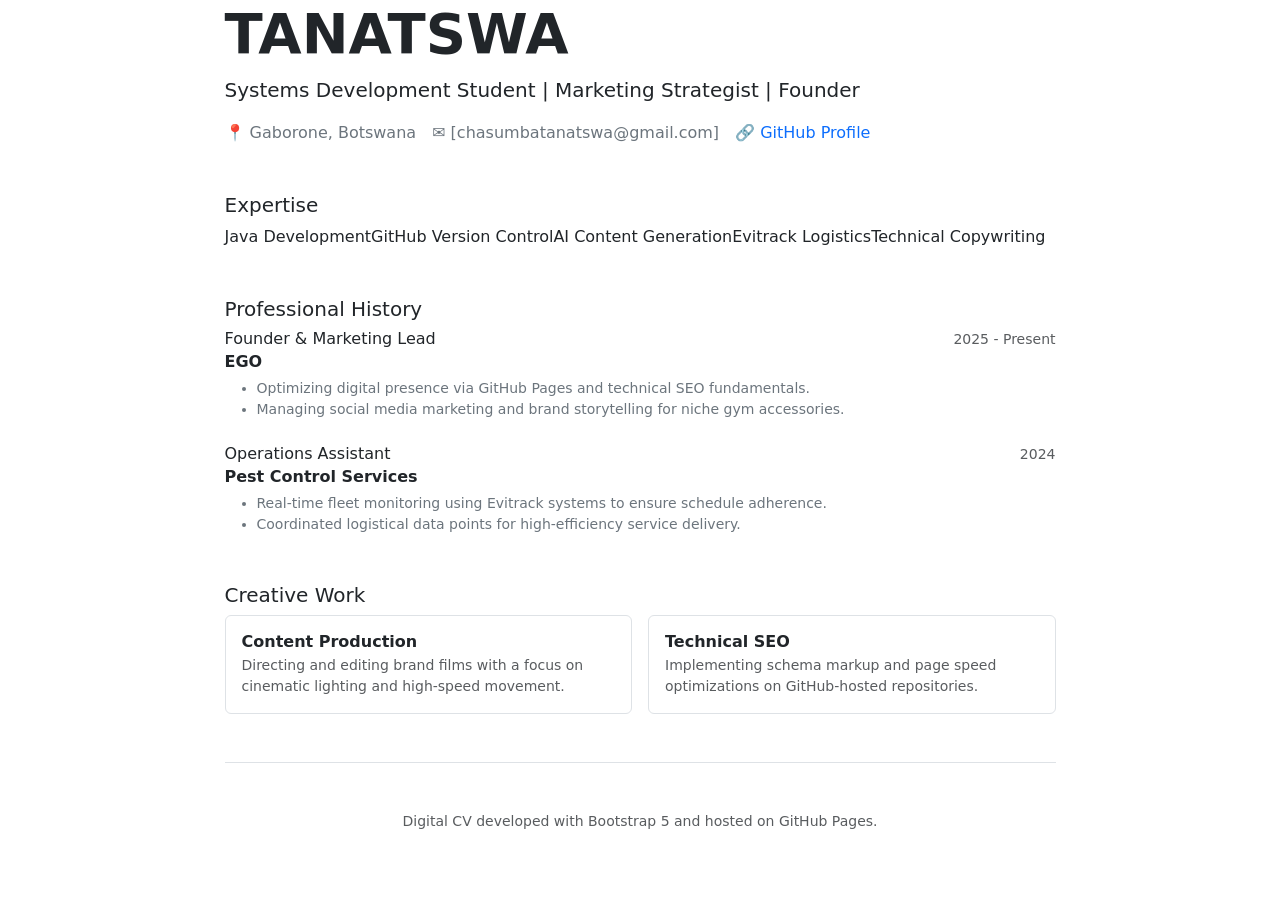
==== index.html @ 5371215a "Rename INDEX.HTML to index.html" ====
<!DOCTYPE html>
<html lang="en">
<head>
    <meta charset="UTF-8">
    <meta name="viewport" content="width=device-width, initial-scale=1.0">
    <title>Tanatswa | SEO & Systems Developer</title>
    <meta name="description" content="Professional CV of Tanatswa, a Systems Development student and Digital Strategist.">
    
    <link href="https://cdn.jsdelivr.net/npm/bootstrap@5.3.0/dist/css/bootstrap.min.css" rel="stylesheet">
    <link href="https://fonts.googleapis.com/css2?family=Inter:wght@400;700&display=swap" rel="stylesheet">
    <link rel="stylesheet" href="style.css">
</head>
<body>

<div class="container">
    <div class="row justify-content-center">
        <div class="col-lg-9 col-md-11 col-sm-12">
            
            <div class="cv-card">
                <header class="mb-5">
                    <h1 class="display-4 fw-bold">TANATSWA</h1>
                    <div class="accent-line"></div>
                    <p class="lead">Systems Development Student | Marketing Strategist | Founder</p>
                    <div class="d-flex flex-wrap gap-3 text-secondary">
                        <span>📍 Gaborone, Botswana</span>
                        <span>✉️ [chasumbatanatswa@gmail.com]</span>
                        <a href="https://github.com/Tanatswa223" class="text-decoration-none">🔗 GitHub Profile</a>
                    </div>
                </header>

                <section class="mb-5">
                    <h5 class="section-title">Expertise</h5>
                    <div class="d-flex flex-wrap">
                        <span class="tag">Java Development</span>
                        <span class="tag">GitHub Version Control</span>
                        <span class="tag">AI Content Generation</span>
                        <span class="tag">Evitrack Logistics</span>
                        <span class="tag">Technical Copywriting</span>
                    </div>
                </section>

                <section class="mb-5">
                    <h5 class="section-title">Professional History</h5>
                    <div class="mb-4">
                        <div class="d-flex justify-content-between align-items-baseline">
                            <h6 class="job-title mb-0">Founder & Marketing Lead</h6>
                            <span class="text-muted small">2025 - Present</span>
                        </div>
                        <p class="fw-bold text-dark mb-1">EGO</p>
                        <ul class="small text-secondary">
                            <li>Optimizing digital presence via GitHub Pages and technical SEO fundamentals.</li>
                            <li>Managing social media marketing and brand storytelling for niche gym accessories.</li>
                        </ul>
                    </div>

                    <div class="mb-4">
                        <div class="d-flex justify-content-between align-items-baseline">
                            <h6 class="job-title mb-0">Operations Assistant</h6>
                            <span class="text-muted small">2024</span>
                        </div>
                        <p class="fw-bold text-dark mb-1">Pest Control Services</p>
                        <ul class="small text-secondary">
                            <li>Real-time fleet monitoring using Evitrack systems to ensure schedule adherence.</li>
                            <li>Coordinated logistical data points for high-efficiency service delivery.</li>
                        </ul>
                    </div>
                </section>

                <section class="mb-5">
                    <h5 class="section-title">Creative Work</h5>
                    <div class="row g-3">
                        <div class="col-md-6">
                            <div class="p-3 border rounded h-100">
                                <h6 class="fw-bold mb-1">Content Production</h6>
                                <p class="small text-muted mb-0">Directing and editing brand films with a focus on cinematic lighting and high-speed movement.</p>
                            </div>
                        </div>
                        <div class="col-md-6">
                            <div class="p-3 border rounded h-100">
                                <h6 class="fw-bold mb-1">Technical SEO</h6>
                                <p class="small text-muted mb-0">Implementing schema markup and page speed optimizations on GitHub-hosted repositories.</p>
                            </div>
                        </div>
                    </div>
                </section>

                <footer class="text-center pt-5 border-top mt-5">
                    <p class="small text-muted">Digital CV developed with Bootstrap 5 and hosted on GitHub Pages.</p>
                </footer>
            </div>

        </div>
    </div>
</div>

<script src="https://cdn.jsdelivr.net/npm/bootstrap@5.3.0/dist/js/bootstrap.bundle.min.js"></script>
</body>
</html>
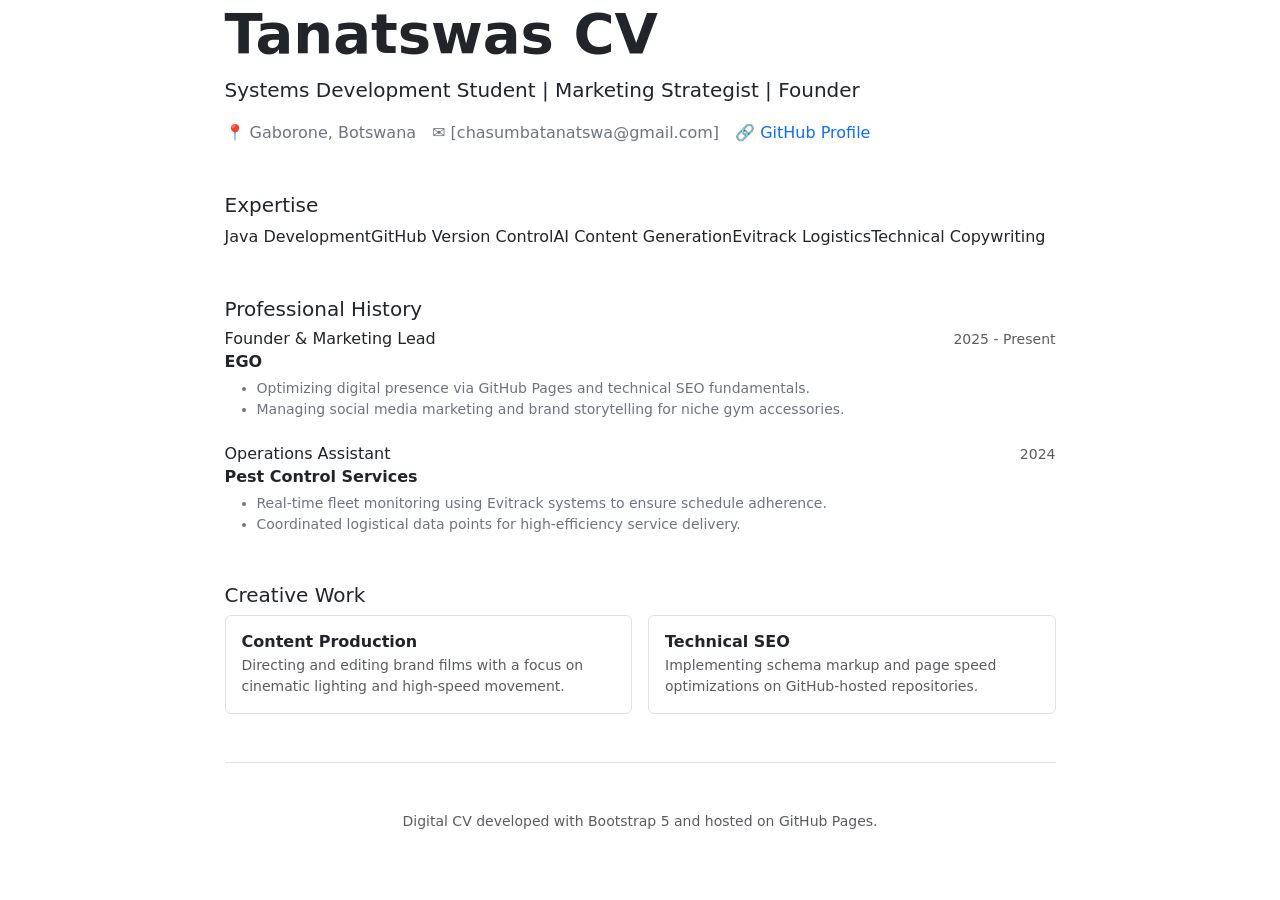
==== commit a5b5addf: "Update index.html" ====
--- a/index.html
+++ b/index.html
@@ -3,7 +3,7 @@
 <head>
     <meta charset="UTF-8">
     <meta name="viewport" content="width=device-width, initial-scale=1.0">
-    <title>Tanatswa | SEO & Systems Developer</title>
+    <title>Tanatswa | Systems Development student</title>
     <meta name="description" content="Professional CV of Tanatswa, a Systems Development student and Digital Strategist.">
     
     <link href="https://cdn.jsdelivr.net/npm/bootstrap@5.3.0/dist/css/bootstrap.min.css" rel="stylesheet">
@@ -18,7 +18,7 @@
             
             <div class="cv-card">
                 <header class="mb-5">
-                    <h1 class="display-4 fw-bold">TANATSWA</h1>
+                    <h2 class="display-4 fw-bold">Tanatswas CV</h2>
                     <div class="accent-line"></div>
                     <p class="lead">Systems Development Student | Marketing Strategist | Founder</p>
                     <div class="d-flex flex-wrap gap-3 text-secondary">
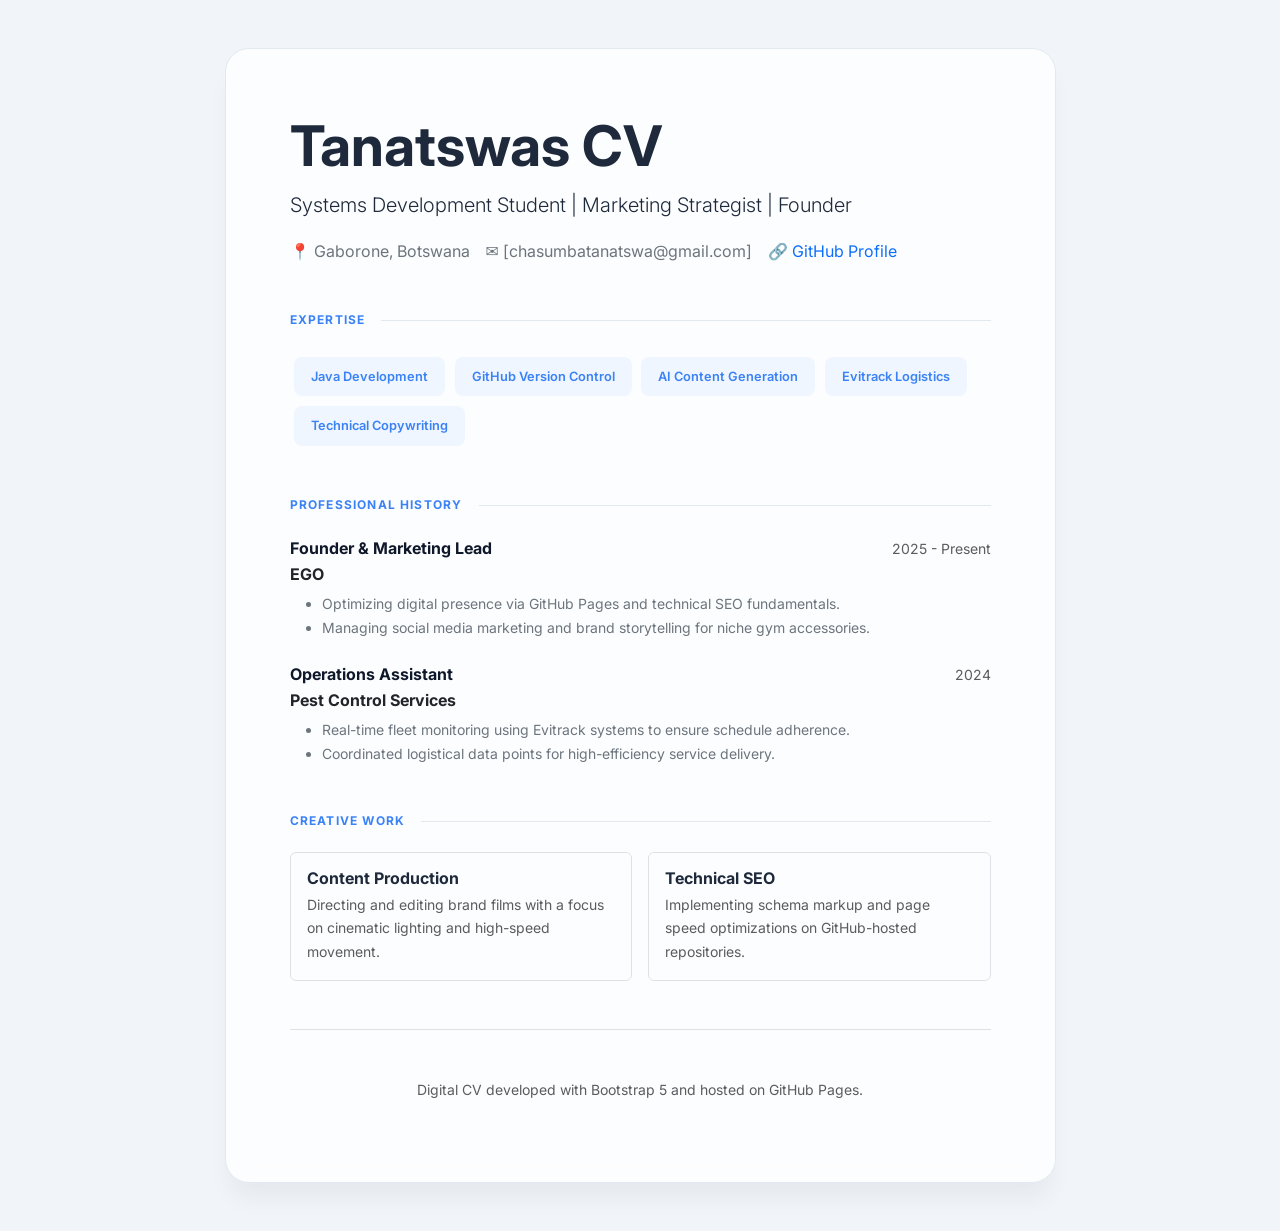
==== commit af0dbc83: "Update index.html" ====
--- a/index.html
+++ b/index.html
@@ -8,7 +8,7 @@
     
     <link href="https://cdn.jsdelivr.net/npm/bootstrap@5.3.0/dist/css/bootstrap.min.css" rel="stylesheet">
     <link href="https://fonts.googleapis.com/css2?family=Inter:wght@400;700&display=swap" rel="stylesheet">
-    <link rel="stylesheet" href="style.css">
+    <link rel="stylesheet" href="css.css">
 </head>
 <body>
 
--- a/css.css
+++ b/css.css
@@ -0,0 +1,121 @@
+/* Modern Developer Palette & Typography */
+:root {
+    --primary-blue: #3b82f6;
+    --dark-bg: #0f172a;
+    --text-main: #1e293b;
+    --text-muted: #64748b;
+    --glass-white: rgba(255, 255, 255, 0.8);
+    --border-color: #e2e8f0;
+}
+
+body { 
+    font-family: 'Inter', system-ui, -apple-system, sans-serif; 
+    background-color: #f1f5f9; /* Soft Grey Background */
+    color: var(--text-main);
+    line-height: 1.7;
+}
+
+/* Glassmorphism Card Effect */
+.cv-card { 
+    background: var(--glass-white);
+    backdrop-filter: blur(10px);
+    border: 1px solid var(--border-color);
+    border-radius: 24px; 
+    box-shadow: 0 20px 25px -5px rgba(0, 0, 0, 0.05);
+    padding: 4rem; 
+    margin-top: 3rem; 
+    margin-bottom: 3rem;
+}
+
+/* Section Styling */
+.section-title {
+    font-weight: 700;
+    font-size: 0.75rem;
+    text-transform: uppercase;
+    letter-spacing: 0.1em;
+    color: var(--primary-blue);
+    margin-bottom: 1.5rem;
+    display: flex;
+    align-items: center;
+}
+
+.section-title::after {
+    content: "";
+    height: 1px;
+    flex-grow: 1;
+    background: var(--border-color);
+    margin-left: 1rem;
+}
+
+/* Modern "Bento" Style Project Boxes */
+.bento-item {
+    background: white;
+    border: 1px solid var(--border-color);
+    padding: 1.5rem;
+    border-radius: 16px;
+    transition: all 0.3s cubic-bezier(0.4, 0, 0.2, 1);
+    height: 100%;
+}
+
+.bento-item:hover {
+    transform: translateY(-5px);
+    border-color: var(--primary-blue);
+    box-shadow: 0 10px 15px -3px rgba(59, 130, 246, 0.1);
+}
+
+/* Interactive Tags */
+.tag { 
+    background: #eff6ff; 
+    color: var(--primary-blue); 
+    padding: 0.5rem 1rem; 
+    border-radius: 8px; 
+    font-size: 0.8rem; 
+    font-weight: 600;
+    display: inline-block; 
+    margin: 0.3rem; 
+    border: 1px solid transparent;
+    transition: 0.2s ease;
+}
+
+.tag:hover { 
+    background: var(--primary-blue); 
+    color: white;
+    cursor: default;
+}
+
+/* Header & Typography */
+h1 {
+    color: var(--dark-bg);
+    font-weight: 800;
+    letter-spacing: -0.025em;
+}
+
+.job-title { 
+    color: var(--dark-bg); 
+    font-weight: 700; 
+}
+
+.accent-blue {
+    color: var(--primary-blue);
+}
+
+/* Progress bar for "Digital Literacy" */
+.skill-bar-container {
+    width: 100%;
+    background-color: #e2e8f0;
+    border-radius: 10px;
+    margin-top: 10px;
+}
+
+.skill-bar-fill {
+    height: 8px;
+    background-color: var(--primary-blue);
+    border-radius: 10px;
+    width: 90%; /* Representing high proficiency */
+}
+
+/* Responsive Overrides */
+@media (max-width: 768px) {
+    .cv-card { padding: 2rem; margin-top: 1rem; }
+    h1 { font-size: 2.5rem; }
+}
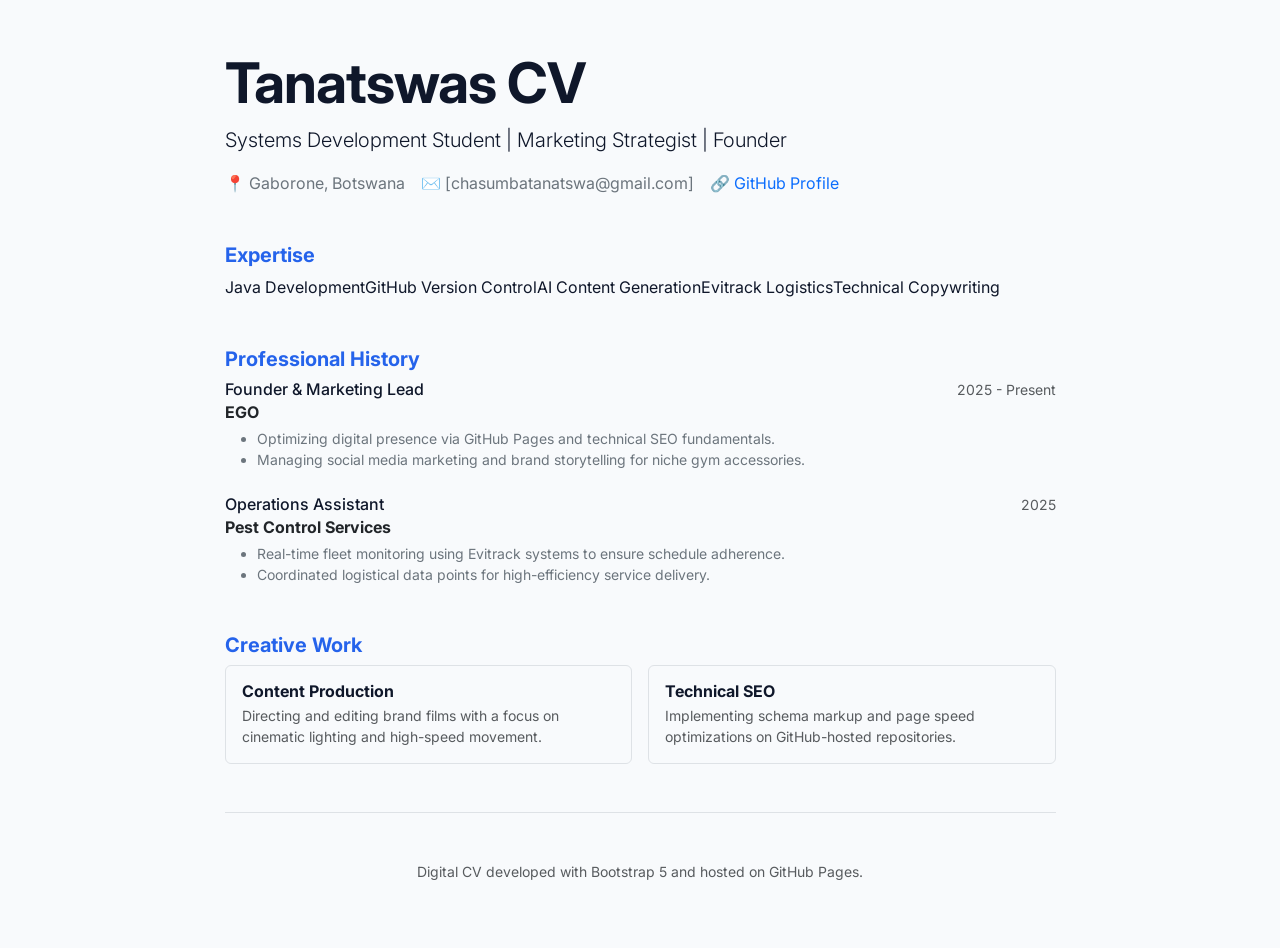
==== commit a2c44a87: "Update index.html" ====
--- a/index.html
+++ b/index.html
@@ -56,7 +56,7 @@
                     <div class="mb-4">
                         <div class="d-flex justify-content-between align-items-baseline">
                             <h6 class="job-title mb-0">Operations Assistant</h6>
-                            <span class="text-muted small">2024</span>
+                            <span class="text-muted small">2025</span>
                         </div>
                         <p class="fw-bold text-dark mb-1">Pest Control Services</p>
                         <ul class="small text-secondary">
--- a/css.css
+++ b/css.css
@@ -1,121 +1,74 @@
-/* Modern Developer Palette & Typography */
+/* Modern Tech Palette */
 :root {
-    --primary-blue: #3b82f6;
-    --dark-bg: #0f172a;
-    --text-main: #1e293b;
-    --text-muted: #64748b;
-    --glass-white: rgba(255, 255, 255, 0.8);
-    --border-color: #e2e8f0;
+    --bg-main: #f8fafc;
+    --card-bg: #ffffff;
+    --accent-blue: #2563eb;
+    --deep-navy: #0f172a;
+    --text-slate: #475569;
+    --border: #e2e8f0;
 }
 
-body { 
-    font-family: 'Inter', system-ui, -apple-system, sans-serif; 
-    background-color: #f1f5f9; /* Soft Grey Background */
-    color: var(--text-main);
-    line-height: 1.7;
+body {
+    background-color: var(--bg-main);
+    font-family: 'Inter', sans-serif;
+    color: var(--deep-navy);
+    padding-top: 50px;
+    padding-bottom: 50px;
 }
 
-/* Glassmorphism Card Effect */
-.cv-card { 
-    background: var(--glass-white);
-    backdrop-filter: blur(10px);
-    border: 1px solid var(--border-color);
-    border-radius: 24px; 
-    box-shadow: 0 20px 25px -5px rgba(0, 0, 0, 0.05);
-    padding: 4rem; 
-    margin-top: 3rem; 
-    margin-bottom: 3rem;
+/* Glassmorphism Header */
+.hero-section {
+    background: linear-gradient(135deg, var(--deep-navy) 0%, #1e293b 100%);
+    color: white;
+    border-radius: 24px;
+    padding: 4rem 2rem;
+    margin-bottom: 2rem;
+    box-shadow: 0 20px 25px -5px rgba(0, 0, 0, 0.1);
 }
 
-/* Section Styling */
-.section-title {
-    font-weight: 700;
-    font-size: 0.75rem;
-    text-transform: uppercase;
-    letter-spacing: 0.1em;
-    color: var(--primary-blue);
-    margin-bottom: 1.5rem;
+/* Bento Grid Card */
+.bento-card {
+    background: var(--card-bg);
+    border: 1px solid var(--border);
+    border-radius: 20px;
+    padding: 2rem;
+    height: 100%;
+    transition: all 0.3s cubic-bezier(0.4, 0, 0.2, 1);
+    box-shadow: 0 4px 6px -1px rgba(0, 0, 0, 0.05);
+}
+
+.bento-card:hover {
+    transform: translateY(-8px);
+    box-shadow: 0 20px 25px -5px rgba(0, 0, 0, 0.1);
+    border-color: var(--accent-blue);
+}
+
+/* Modern Skill Tags */
+.skill-badge {
+    background: #eff6ff;
+    color: var(--accent-blue);
+    padding: 0.5rem 1.25rem;
+    border-radius: 12px;
+    font-weight: 600;
+    font-size: 0.85rem;
+    display: inline-block;
+    margin: 0.25rem;
+    border: 1px solid #dbeafe;
+}
+
+/* Section Icons (Placeholder for design feel) */
+.icon-circle {
+    width: 40px;
+    height: 40px;
+    background: #dbeafe;
+    border-radius: 10px;
     display: flex;
     align-items: center;
+    justify-content: center;
+    margin-bottom: 1.5rem;
+    color: var(--accent-blue);
 }
 
-.section-title::after {
-    content: "";
-    height: 1px;
-    flex-grow: 1;
-    background: var(--border-color);
-    margin-left: 1rem;
-}
-
-/* Modern "Bento" Style Project Boxes */
-.bento-item {
-    background: white;
-    border: 1px solid var(--border-color);
-    padding: 1.5rem;
-    border-radius: 16px;
-    transition: all 0.3s cubic-bezier(0.4, 0, 0.2, 1);
-    height: 100%;
-}
-
-.bento-item:hover {
-    transform: translateY(-5px);
-    border-color: var(--primary-blue);
-    box-shadow: 0 10px 15px -3px rgba(59, 130, 246, 0.1);
-}
-
-/* Interactive Tags */
-.tag { 
-    background: #eff6ff; 
-    color: var(--primary-blue); 
-    padding: 0.5rem 1rem; 
-    border-radius: 8px; 
-    font-size: 0.8rem; 
-    font-weight: 600;
-    display: inline-block; 
-    margin: 0.3rem; 
-    border: 1px solid transparent;
-    transition: 0.2s ease;
-}
-
-.tag:hover { 
-    background: var(--primary-blue); 
-    color: white;
-    cursor: default;
-}
-
-/* Header & Typography */
-h1 {
-    color: var(--dark-bg);
-    font-weight: 800;
-    letter-spacing: -0.025em;
-}
-
-.job-title { 
-    color: var(--dark-bg); 
-    font-weight: 700; 
-}
-
-.accent-blue {
-    color: var(--primary-blue);
-}
-
-/* Progress bar for "Digital Literacy" */
-.skill-bar-container {
-    width: 100%;
-    background-color: #e2e8f0;
-    border-radius: 10px;
-    margin-top: 10px;
-}
-
-.skill-bar-fill {
-    height: 8px;
-    background-color: var(--primary-blue);
-    border-radius: 10px;
-    width: 90%; /* Representing high proficiency */
-}
-
-/* Responsive Overrides */
-@media (max-width: 768px) {
-    .cv-card { padding: 2rem; margin-top: 1rem; }
-    h1 { font-size: 2.5rem; }
-}+h2 { font-weight: 800; letter-spacing: -1px; }
+h5 { font-weight: 700; color: var(--accent-blue); }
+  
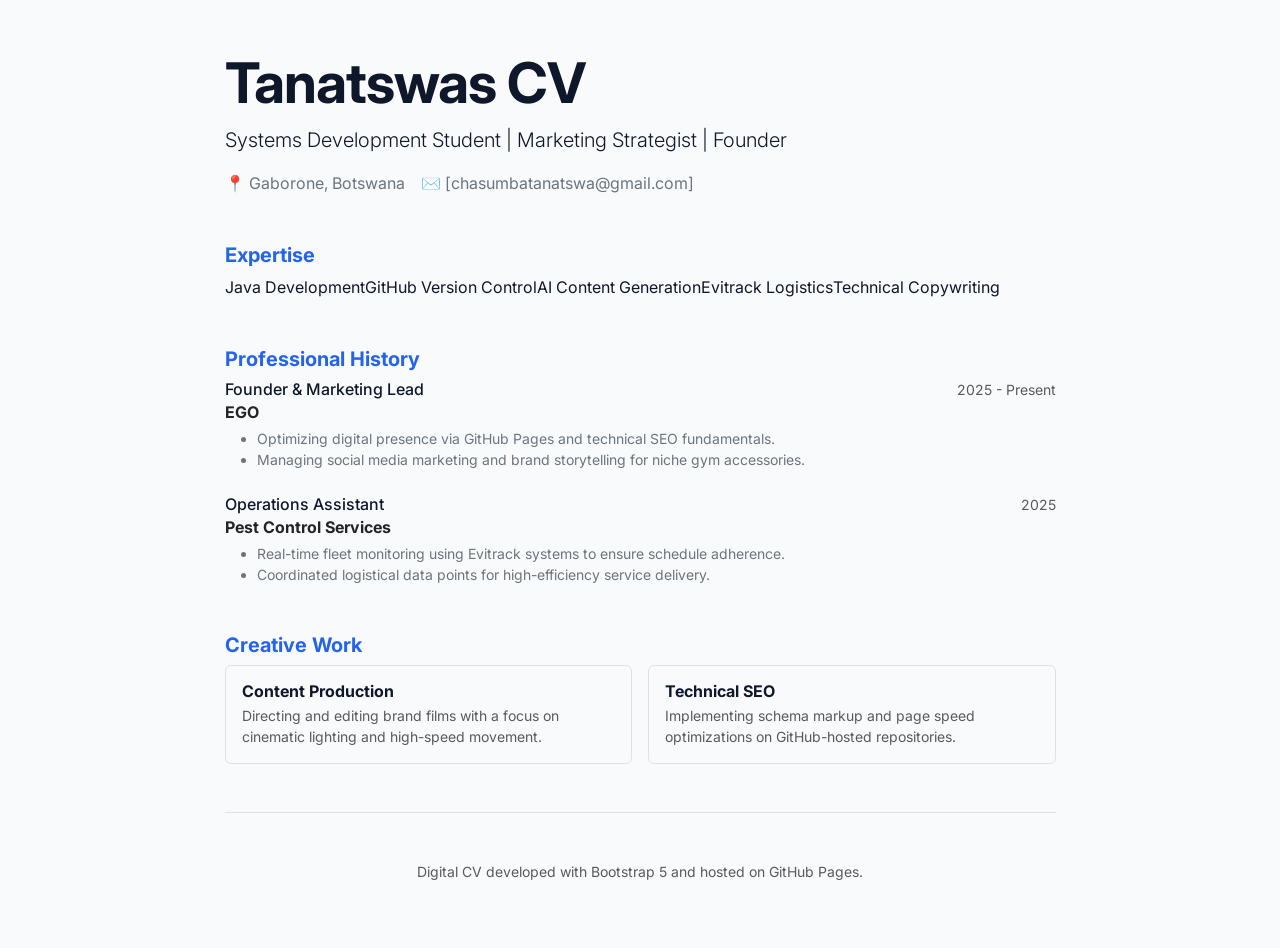
==== commit dcde96df: "Fix HTML encoding issues in index.html" ====
--- a/index.html
+++ b/index.html
@@ -24,7 +24,6 @@
                     <div class="d-flex flex-wrap gap-3 text-secondary">
                         <span>📍 Gaborone, Botswana</span>
                         <span>✉️ [chasumbatanatswa@gmail.com]</span>
-                        <a href="https://github.com/Tanatswa223" class="text-decoration-none">🔗 GitHub Profile</a>
                     </div>
                 </header>
 
